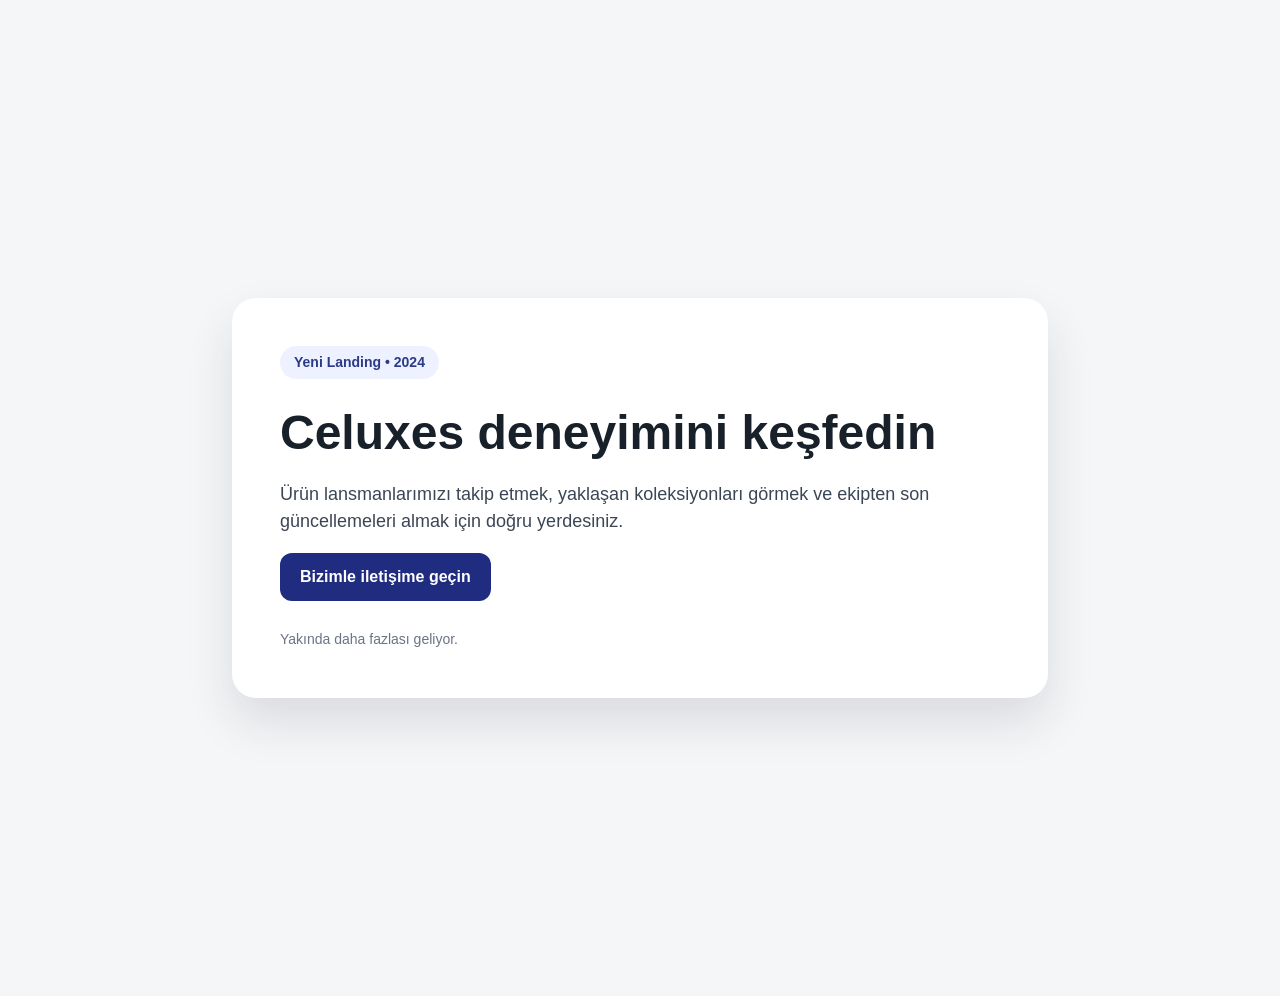
==== index.html @ 67da1a25 "Add root landing index" ====
<!doctype html>
<html lang="tr">
  <head>
    <meta charset="utf-8" />
    <meta name="viewport" content="width=device-width, initial-scale=1" />
    <title>Celuxes Landing</title>
    <style>
      :root {
        color-scheme: light;
        font-family: "Segoe UI", Tahoma, Geneva, Verdana, sans-serif;
        line-height: 1.5;
        background: #f5f6f8;
        color: #18202a;
      }
      body {
        margin: 0;
      }
      .hero {
        min-height: 100vh;
        display: grid;
        place-items: center;
        padding: 48px 24px;
      }
      .card {
        max-width: 720px;
        background: #ffffff;
        border-radius: 24px;
        padding: 48px;
        box-shadow: 0 24px 48px rgba(24, 32, 42, 0.12);
      }
      .pill {
        display: inline-flex;
        align-items: center;
        gap: 8px;
        padding: 6px 14px;
        border-radius: 999px;
        background: #eef1ff;
        color: #2c3b87;
        font-weight: 600;
        font-size: 14px;
      }
      h1 {
        margin: 18px 0 12px;
        font-size: clamp(32px, 5vw, 48px);
      }
      p {
        margin: 0 0 18px;
        font-size: 18px;
        color: #3b4655;
      }
      .cta {
        display: inline-flex;
        align-items: center;
        gap: 12px;
        padding: 12px 20px;
        border-radius: 12px;
        background: #202c7f;
        color: #ffffff;
        text-decoration: none;
        font-weight: 600;
      }
      .footer {
        margin-top: 28px;
        font-size: 14px;
        color: #6a7483;
      }
    </style>
  </head>
  <body>
    <main class="hero">
      <section class="card">
        <span class="pill">Yeni Landing • 2024</span>
        <h1>Celuxes deneyimini keşfedin</h1>
        <p>
          Ürün lansmanlarımızı takip etmek, yaklaşan koleksiyonları görmek ve
          ekipten son güncellemeleri almak için doğru yerdesiniz.
        </p>
        <a class="cta" href="mailto:hello@celuxes.com">Bizimle iletişime geçin</a>
        <div class="footer">Yakında daha fazlası geliyor.</div>
      </section>
    </main>
  </body>
</html>
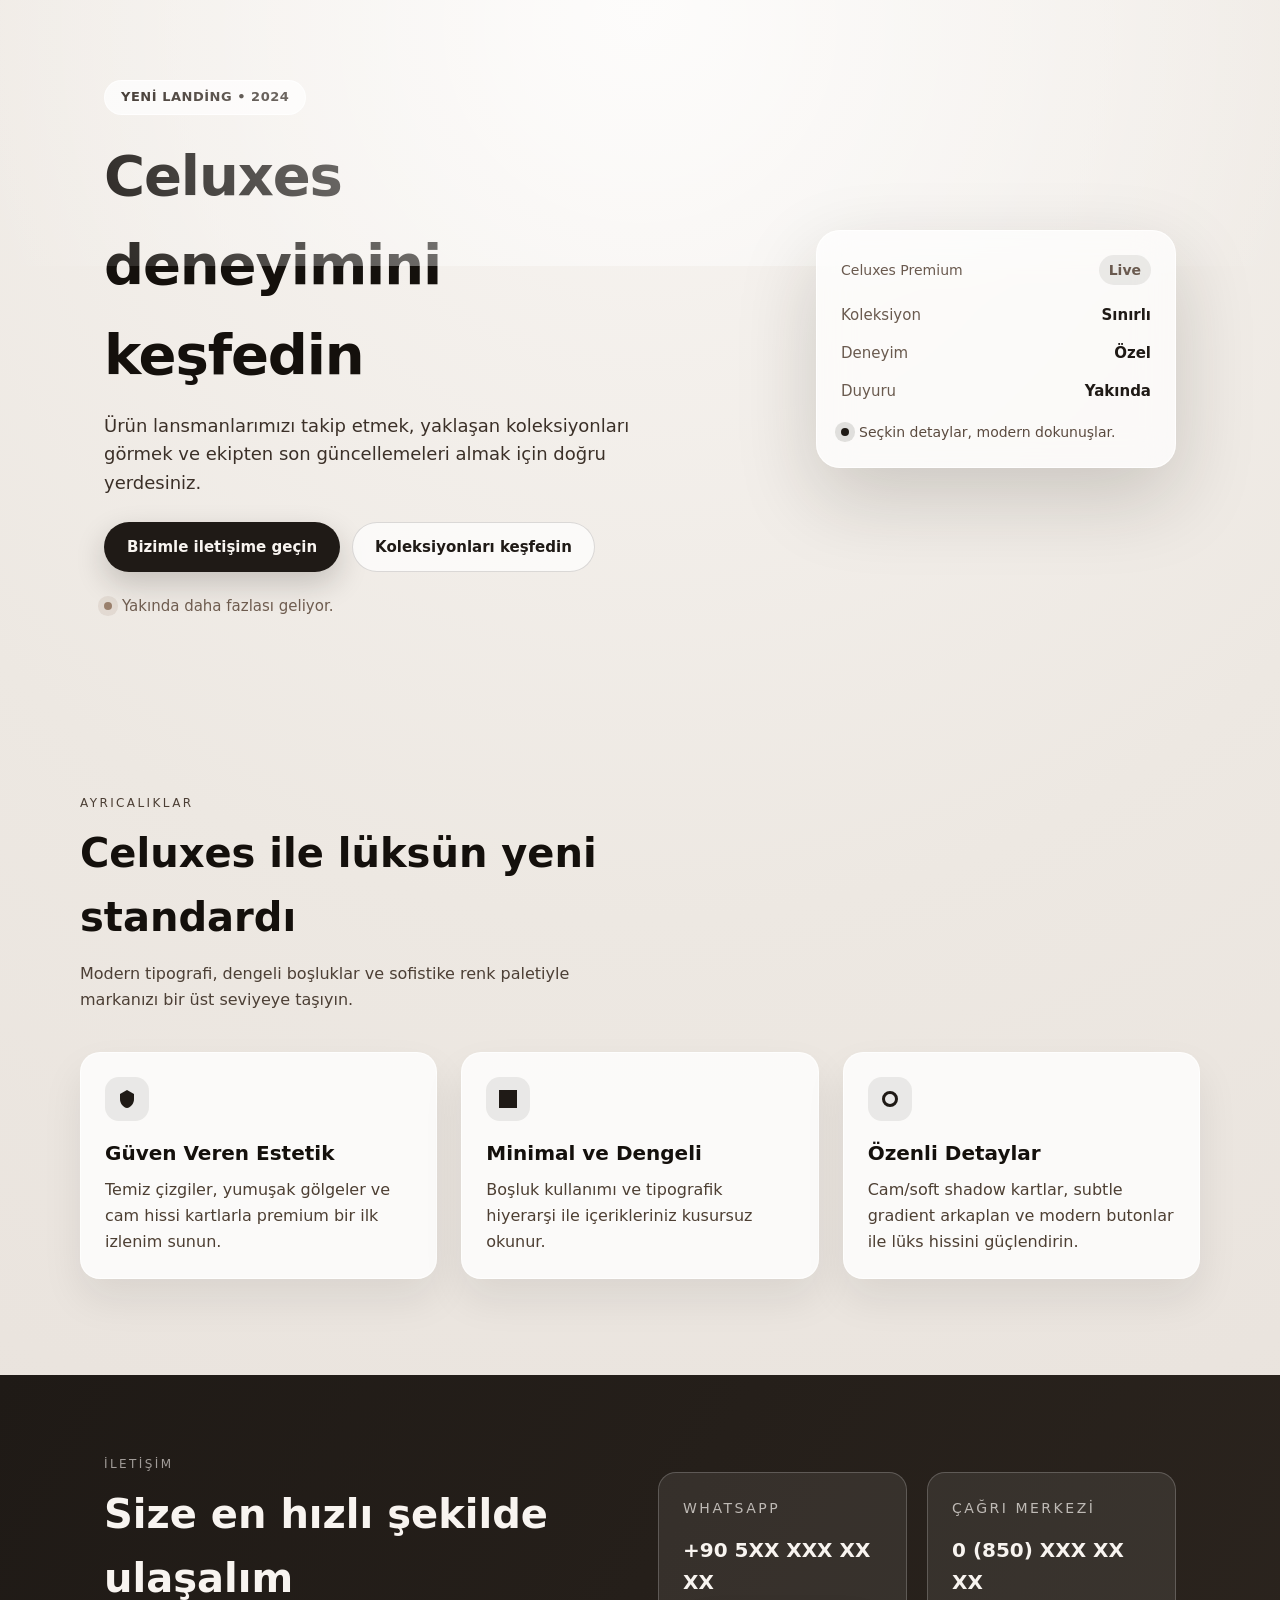
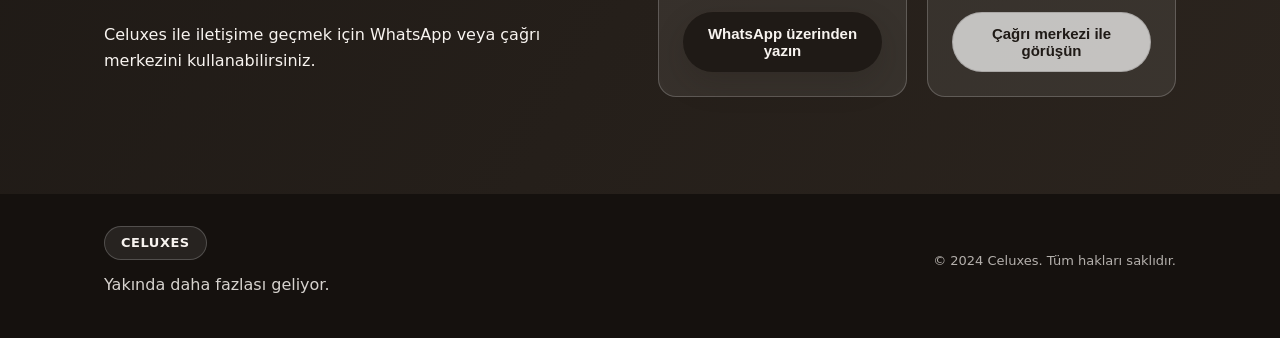
==== commit 21051fac: "Enhance landing page presentation" ====
--- a/index.html
+++ b/index.html
@@ -4,80 +4,177 @@
     <meta charset="utf-8" />
     <meta name="viewport" content="width=device-width, initial-scale=1" />
     <title>Celuxes Landing</title>
-    <style>
-      :root {
-        color-scheme: light;
-        font-family: "Segoe UI", Tahoma, Geneva, Verdana, sans-serif;
-        line-height: 1.5;
-        background: #f5f6f8;
-        color: #18202a;
-      }
-      body {
-        margin: 0;
-      }
-      .hero {
-        min-height: 100vh;
-        display: grid;
-        place-items: center;
-        padding: 48px 24px;
-      }
-      .card {
-        max-width: 720px;
-        background: #ffffff;
-        border-radius: 24px;
-        padding: 48px;
-        box-shadow: 0 24px 48px rgba(24, 32, 42, 0.12);
-      }
-      .pill {
-        display: inline-flex;
-        align-items: center;
-        gap: 8px;
-        padding: 6px 14px;
-        border-radius: 999px;
-        background: #eef1ff;
-        color: #2c3b87;
-        font-weight: 600;
-        font-size: 14px;
-      }
-      h1 {
-        margin: 18px 0 12px;
-        font-size: clamp(32px, 5vw, 48px);
-      }
-      p {
-        margin: 0 0 18px;
-        font-size: 18px;
-        color: #3b4655;
-      }
-      .cta {
-        display: inline-flex;
-        align-items: center;
-        gap: 12px;
-        padding: 12px 20px;
-        border-radius: 12px;
-        background: #202c7f;
-        color: #ffffff;
-        text-decoration: none;
-        font-weight: 600;
-      }
-      .footer {
-        margin-top: 28px;
-        font-size: 14px;
-        color: #6a7483;
-      }
-    </style>
+    <meta
+      name="description"
+      content="Celuxes deneyimini keşfedin. Ürün lansmanlarımızı takip etmek, yaklaşan koleksiyonları görmek ve ekipten son güncellemeleri almak için doğru yerdesiniz."
+    />
+    <meta property="og:title" content="Celuxes Landing" />
+    <meta
+      property="og:description"
+      content="Celuxes deneyimini keşfedin. Ürün lansmanlarımızı takip etmek, yaklaşan koleksiyonları görmek ve ekipten son güncellemeleri almak için doğru yerdesiniz."
+    />
+    <meta property="og:type" content="website" />
+    <meta property="og:image" content="assets/og-placeholder.svg" />
+    <link rel="stylesheet" href="assets/styles.css" />
   </head>
   <body>
-    <main class="hero">
-      <section class="card">
-        <span class="pill">Yeni Landing • 2024</span>
-        <h1>Celuxes deneyimini keşfedin</h1>
-        <p>
-          Ürün lansmanlarımızı takip etmek, yaklaşan koleksiyonları görmek ve
-          ekipten son güncellemeleri almak için doğru yerdesiniz.
-        </p>
-        <a class="cta" href="mailto:hello@celuxes.com">Bizimle iletişime geçin</a>
-        <div class="footer">Yakında daha fazlası geliyor.</div>
-      </section>
-    </main>
+    <div class="page">
+      <header class="hero">
+        <div class="hero__glow" aria-hidden="true"></div>
+        <div class="container hero__content">
+          <div class="hero__text">
+            <span class="badge">Yeni Landing • 2024</span>
+            <h1>Celuxes deneyimini keşfedin</h1>
+            <p>
+              Ürün lansmanlarımızı takip etmek, yaklaşan koleksiyonları görmek ve
+              ekipten son güncellemeleri almak için doğru yerdesiniz.
+            </p>
+            <div class="hero__actions">
+              <a class="button button--primary" href="#" data-toast="yakinda"
+                >Bizimle iletişime geçin</a
+              >
+              <a class="button button--secondary" href="#" data-toast="yakinda"
+                >Koleksiyonları keşfedin</a
+              >
+            </div>
+            <div class="hero__note">
+              <span class="dot"></span>
+              Yakında daha fazlası geliyor.
+            </div>
+          </div>
+          <div class="hero__panel" aria-hidden="true">
+            <div class="glass-card">
+              <div class="glass-card__header">
+                <span>Celuxes Premium</span>
+                <span class="status">Live</span>
+              </div>
+              <div class="glass-card__body">
+                <div class="metric">
+                  <span class="metric__label">Koleksiyon</span>
+                  <strong class="metric__value">Sınırlı</strong>
+                </div>
+                <div class="metric">
+                  <span class="metric__label">Deneyim</span>
+                  <strong class="metric__value">Özel</strong>
+                </div>
+                <div class="metric">
+                  <span class="metric__label">Duyuru</span>
+                  <strong class="metric__value">Yakında</strong>
+                </div>
+              </div>
+              <div class="glass-card__footer">
+                <span class="pulse"></span>
+                Seçkin detaylar, modern dokunuşlar.
+              </div>
+            </div>
+          </div>
+        </div>
+      </header>
+
+      <main>
+        <section class="container benefits" aria-labelledby="benefits-title">
+          <div class="section-title">
+            <p class="eyebrow">Ayrıcalıklar</p>
+            <h2 id="benefits-title">Celuxes ile lüksün yeni standardı</h2>
+            <p>
+              Modern tipografi, dengeli boşluklar ve sofistike renk paletiyle
+              markanızı bir üst seviyeye taşıyın.
+            </p>
+          </div>
+          <div class="benefits__grid">
+            <article class="benefit-card">
+              <div class="icon">
+                <svg viewBox="0 0 24 24" aria-hidden="true">
+                  <path
+                    d="M12 3l7 4v5c0 4.418-3.134 8.418-7 9-3.866-.582-7-4.582-7-9V7l7-4z"
+                  />
+                </svg>
+              </div>
+              <h3>Güven Veren Estetik</h3>
+              <p>
+                Temiz çizgiler, yumuşak gölgeler ve cam hissi kartlarla premium
+                bir ilk izlenim sunun.
+              </p>
+            </article>
+            <article class="benefit-card">
+              <div class="icon">
+                <svg viewBox="0 0 24 24" aria-hidden="true">
+                  <path
+                    d="M6 6h12v12H6zM3 3h18v18H3z"
+                  />
+                </svg>
+              </div>
+              <h3>Minimal ve Dengeli</h3>
+              <p>
+                Boşluk kullanımı ve tipografik hiyerarşi ile içerikleriniz
+                kusursuz okunur.
+              </p>
+            </article>
+            <article class="benefit-card">
+              <div class="icon">
+                <svg viewBox="0 0 24 24" aria-hidden="true">
+                  <path
+                    d="M12 4a8 8 0 100 16 8 8 0 000-16zm0 3a5 5 0 110 10 5 5 0 010-10z"
+                  />
+                </svg>
+              </div>
+              <h3>Özenli Detaylar</h3>
+              <p>
+                Cam/soft shadow kartlar, subtle gradient arkaplan ve modern
+                butonlar ile lüks hissini güçlendirin.
+              </p>
+            </article>
+          </div>
+        </section>
+
+        <section class="contact" aria-labelledby="contact-title">
+          <div class="container contact__inner">
+            <div class="section-title section-title--light">
+              <p class="eyebrow">İletişim</p>
+              <h2 id="contact-title">Size en hızlı şekilde ulaşalım</h2>
+              <p>
+                Celuxes ile iletişime geçmek için WhatsApp veya çağrı merkezini
+                kullanabilirsiniz.
+              </p>
+            </div>
+            <div class="contact__cards">
+              <div class="contact-card">
+                <div class="contact-card__label">WhatsApp</div>
+                <strong class="contact-card__value">+90 5XX XXX XX XX</strong>
+                <button class="button button--primary" data-toast="yakinda">
+                  WhatsApp üzerinden yazın
+                </button>
+              </div>
+              <div class="contact-card">
+                <div class="contact-card__label">Çağrı Merkezi</div>
+                <strong class="contact-card__value">0 (850) XXX XX XX</strong>
+                <button class="button button--secondary" data-toast="yakinda">
+                  Çağrı merkezi ile görüşün
+                </button>
+              </div>
+            </div>
+          </div>
+        </section>
+      </main>
+
+      <footer class="footer">
+        <div class="container footer__inner">
+          <div class="footer__brand">
+            <span class="badge badge--ghost">Celuxes</span>
+            <p>Yakında daha fazlası geliyor.</p>
+          </div>
+          <div class="footer__meta">
+            <span>© 2024 Celuxes. Tüm hakları saklıdır.</span>
+          </div>
+        </div>
+      </footer>
+    </div>
+
+    <div class="toast" role="status" aria-live="polite" aria-hidden="true">
+      <span class="toast__icon" aria-hidden="true">✦</span>
+      <span>Yakında daha fazlası geliyor.</span>
+    </div>
+
+    <script src="assets/app.js"></script>
   </body>
 </html>
--- a/assets/styles.css
+++ b/assets/styles.css
@@ -0,0 +1,422 @@
+:root {
+  color-scheme: light;
+  font-family: "Plus Jakarta Sans", "Inter", "Segoe UI", system-ui, sans-serif;
+  line-height: 1.6;
+  background: #f6f4f2;
+  color: #14100c;
+  scroll-behavior: smooth;
+}
+
+*,
+*::before,
+*::after {
+  box-sizing: border-box;
+}
+
+body {
+  margin: 0;
+  min-height: 100%;
+  background: radial-gradient(circle at top, #f8f5f2 0%, #ede8e2 45%, #e7e0da 100%);
+}
+
+.page {
+  display: flex;
+  flex-direction: column;
+  min-height: 100vh;
+  gap: 0;
+}
+
+img {
+  max-width: 100%;
+  display: block;
+}
+
+.container {
+  width: min(1120px, 100%);
+  margin: 0 auto;
+  padding: 0 24px;
+}
+
+.badge {
+  display: inline-flex;
+  align-items: center;
+  gap: 8px;
+  padding: 6px 16px;
+  border-radius: 999px;
+  background: rgba(255, 255, 255, 0.7);
+  border: 1px solid rgba(255, 255, 255, 0.8);
+  color: #241a12;
+  font-weight: 600;
+  font-size: 13px;
+  letter-spacing: 0.04em;
+  text-transform: uppercase;
+}
+
+.badge--ghost {
+  background: rgba(255, 255, 255, 0.08);
+  border-color: rgba(255, 255, 255, 0.2);
+  color: #f8f4f0;
+}
+
+.hero {
+  position: relative;
+  padding: 80px 0 96px;
+  overflow: hidden;
+}
+
+.hero__glow {
+  position: absolute;
+  inset: -30% 0 auto;
+  height: 480px;
+  background: radial-gradient(circle at center, rgba(255, 255, 255, 0.7), rgba(255, 255, 255, 0));
+  pointer-events: none;
+}
+
+.hero__content {
+  display: grid;
+  gap: 40px;
+  align-items: center;
+}
+
+.hero__text h1 {
+  font-size: clamp(34px, 6vw, 56px);
+  margin: 16px 0 12px;
+  letter-spacing: -0.02em;
+}
+
+.hero__text p {
+  font-size: 18px;
+  margin: 0 0 24px;
+  color: #3b3028;
+}
+
+.hero__actions {
+  display: flex;
+  flex-wrap: wrap;
+  gap: 12px;
+  margin-bottom: 20px;
+}
+
+.hero__note {
+  display: inline-flex;
+  align-items: center;
+  gap: 10px;
+  font-size: 15px;
+  color: #6e5c4f;
+}
+
+.dot {
+  width: 8px;
+  height: 8px;
+  border-radius: 50%;
+  background: #9a806c;
+  box-shadow: 0 0 0 6px rgba(154, 128, 108, 0.15);
+}
+
+.button {
+  display: inline-flex;
+  align-items: center;
+  justify-content: center;
+  gap: 8px;
+  padding: 12px 22px;
+  border-radius: 999px;
+  font-weight: 600;
+  text-decoration: none;
+  border: 1px solid transparent;
+  transition: transform 0.2s ease, box-shadow 0.2s ease, background 0.2s ease,
+    border-color 0.2s ease;
+  cursor: pointer;
+  font-size: 15px;
+}
+
+.button:focus-visible {
+  outline: 3px solid #b18a5f;
+  outline-offset: 3px;
+}
+
+.button--primary {
+  background: #1f1a16;
+  color: #f8f4f0;
+  box-shadow: 0 12px 30px rgba(31, 26, 22, 0.2);
+}
+
+.button--primary:hover {
+  transform: translateY(-1px);
+  box-shadow: 0 16px 32px rgba(31, 26, 22, 0.24);
+}
+
+.button--secondary {
+  background: rgba(255, 255, 255, 0.7);
+  color: #1f1a16;
+  border-color: rgba(31, 26, 22, 0.15);
+}
+
+.button--secondary:hover {
+  transform: translateY(-1px);
+  border-color: rgba(31, 26, 22, 0.3);
+}
+
+.hero__panel {
+  display: flex;
+  justify-content: flex-end;
+}
+
+.glass-card {
+  width: min(360px, 100%);
+  border-radius: 24px;
+  padding: 24px;
+  background: rgba(255, 255, 255, 0.7);
+  border: 1px solid rgba(255, 255, 255, 0.8);
+  backdrop-filter: blur(18px);
+  box-shadow: 0 30px 80px rgba(34, 26, 18, 0.18);
+}
+
+.glass-card__header {
+  display: flex;
+  justify-content: space-between;
+  align-items: center;
+  font-size: 14px;
+  color: #6a5a4f;
+  margin-bottom: 18px;
+}
+
+.status {
+  padding: 4px 10px;
+  border-radius: 999px;
+  background: rgba(31, 26, 22, 0.08);
+  font-weight: 600;
+}
+
+.glass-card__body {
+  display: grid;
+  gap: 14px;
+  margin-bottom: 18px;
+}
+
+.metric {
+  display: flex;
+  justify-content: space-between;
+  font-size: 15px;
+  color: #6a5a4f;
+}
+
+.metric__value {
+  color: #1f1a16;
+}
+
+.glass-card__footer {
+  display: flex;
+  align-items: center;
+  gap: 10px;
+  font-size: 14px;
+  color: #5a4a3f;
+}
+
+.pulse {
+  width: 8px;
+  height: 8px;
+  border-radius: 50%;
+  background: #1f1a16;
+  box-shadow: 0 0 0 6px rgba(31, 26, 22, 0.12);
+}
+
+.benefits {
+  padding: 80px 0 96px;
+}
+
+.section-title {
+  max-width: 560px;
+  margin-bottom: 40px;
+}
+
+.section-title h2 {
+  font-size: clamp(28px, 4vw, 40px);
+  margin: 8px 0 12px;
+}
+
+.section-title p {
+  margin: 0;
+  color: #4c3f35;
+}
+
+.eyebrow {
+  text-transform: uppercase;
+  letter-spacing: 0.2em;
+  font-size: 12px;
+  color: #9a806c;
+  margin: 0;
+}
+
+.benefits__grid {
+  display: grid;
+  gap: 24px;
+}
+
+.benefit-card {
+  background: rgba(255, 255, 255, 0.8);
+  border-radius: 20px;
+  padding: 24px;
+  border: 1px solid rgba(255, 255, 255, 0.7);
+  box-shadow: 0 20px 40px rgba(31, 26, 22, 0.08);
+}
+
+.benefit-card h3 {
+  margin: 16px 0 8px;
+  font-size: 20px;
+}
+
+.benefit-card p {
+  margin: 0;
+  color: #4d3f33;
+}
+
+.icon {
+  width: 44px;
+  height: 44px;
+  border-radius: 14px;
+  display: grid;
+  place-items: center;
+  background: rgba(31, 26, 22, 0.08);
+  color: #1f1a16;
+}
+
+.icon svg {
+  width: 24px;
+  height: 24px;
+  fill: currentColor;
+}
+
+.contact {
+  padding: 80px 0;
+  background: linear-gradient(120deg, #1f1a16 0%, #2b241e 100%);
+  color: #f8f4f0;
+}
+
+.contact__inner {
+  display: grid;
+  gap: 36px;
+}
+
+.section-title--light p,
+.section-title--light h2 {
+  color: #f8f4f0;
+}
+
+.section-title--light .eyebrow {
+  color: rgba(248, 244, 240, 0.6);
+}
+
+.contact__cards {
+  display: grid;
+  gap: 20px;
+}
+
+.contact-card {
+  background: rgba(255, 255, 255, 0.08);
+  border-radius: 18px;
+  padding: 24px;
+  border: 1px solid rgba(255, 255, 255, 0.2);
+  display: grid;
+  gap: 14px;
+}
+
+.contact-card__label {
+  font-size: 14px;
+  color: rgba(248, 244, 240, 0.7);
+  text-transform: uppercase;
+  letter-spacing: 0.18em;
+}
+
+.contact-card__value {
+  font-size: 20px;
+}
+
+.footer {
+  background: #15110e;
+  color: rgba(248, 244, 240, 0.7);
+  padding: 32px 0 40px;
+}
+
+.footer__inner {
+  display: flex;
+  flex-direction: column;
+  gap: 18px;
+}
+
+.footer__brand p {
+  margin: 12px 0 0;
+  color: rgba(248, 244, 240, 0.85);
+}
+
+.footer__meta {
+  font-size: 13px;
+}
+
+.toast {
+  position: fixed;
+  bottom: 24px;
+  right: 24px;
+  display: inline-flex;
+  align-items: center;
+  gap: 10px;
+  padding: 12px 16px;
+  border-radius: 999px;
+  background: rgba(31, 26, 22, 0.92);
+  color: #f8f4f0;
+  box-shadow: 0 20px 40px rgba(31, 26, 22, 0.3);
+  opacity: 0;
+  pointer-events: none;
+  transform: translateY(10px);
+  transition: opacity 0.3s ease, transform 0.3s ease;
+}
+
+.toast.is-visible {
+  opacity: 1;
+  pointer-events: auto;
+  transform: translateY(0);
+}
+
+.toast__icon {
+  font-size: 16px;
+}
+
+@media (min-width: 768px) {
+  .hero__content {
+    grid-template-columns: minmax(0, 1.1fr) minmax(0, 0.9fr);
+  }
+
+  .benefits__grid {
+    grid-template-columns: repeat(3, minmax(0, 1fr));
+  }
+
+  .contact__inner {
+    grid-template-columns: minmax(0, 1fr) minmax(0, 1fr);
+    align-items: center;
+  }
+
+  .contact__cards {
+    grid-template-columns: repeat(2, minmax(0, 1fr));
+  }
+
+  .footer__inner {
+    flex-direction: row;
+    justify-content: space-between;
+    align-items: center;
+  }
+}
+
+@media (max-width: 480px) {
+  .hero {
+    padding-top: 64px;
+  }
+
+  .button {
+    width: 100%;
+  }
+
+  .toast {
+    right: 16px;
+    left: 16px;
+    justify-content: center;
+  }
+}
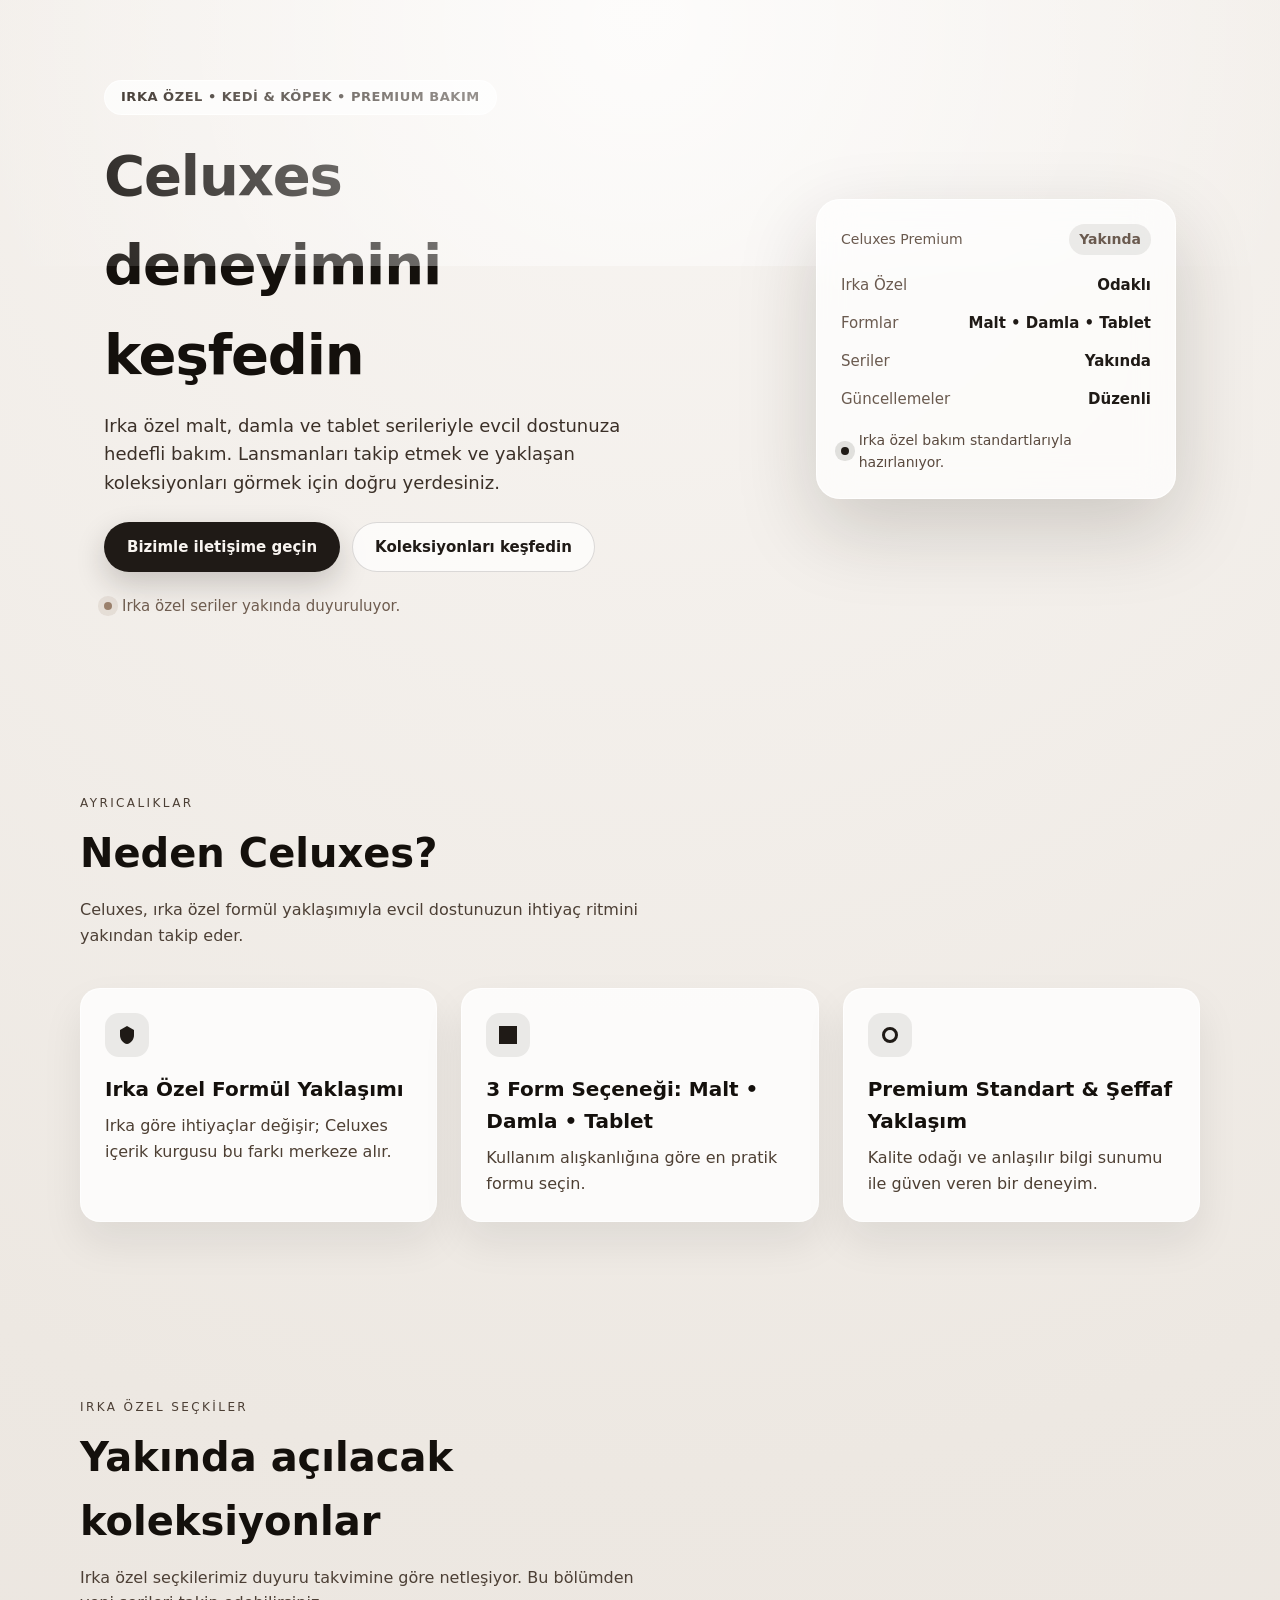
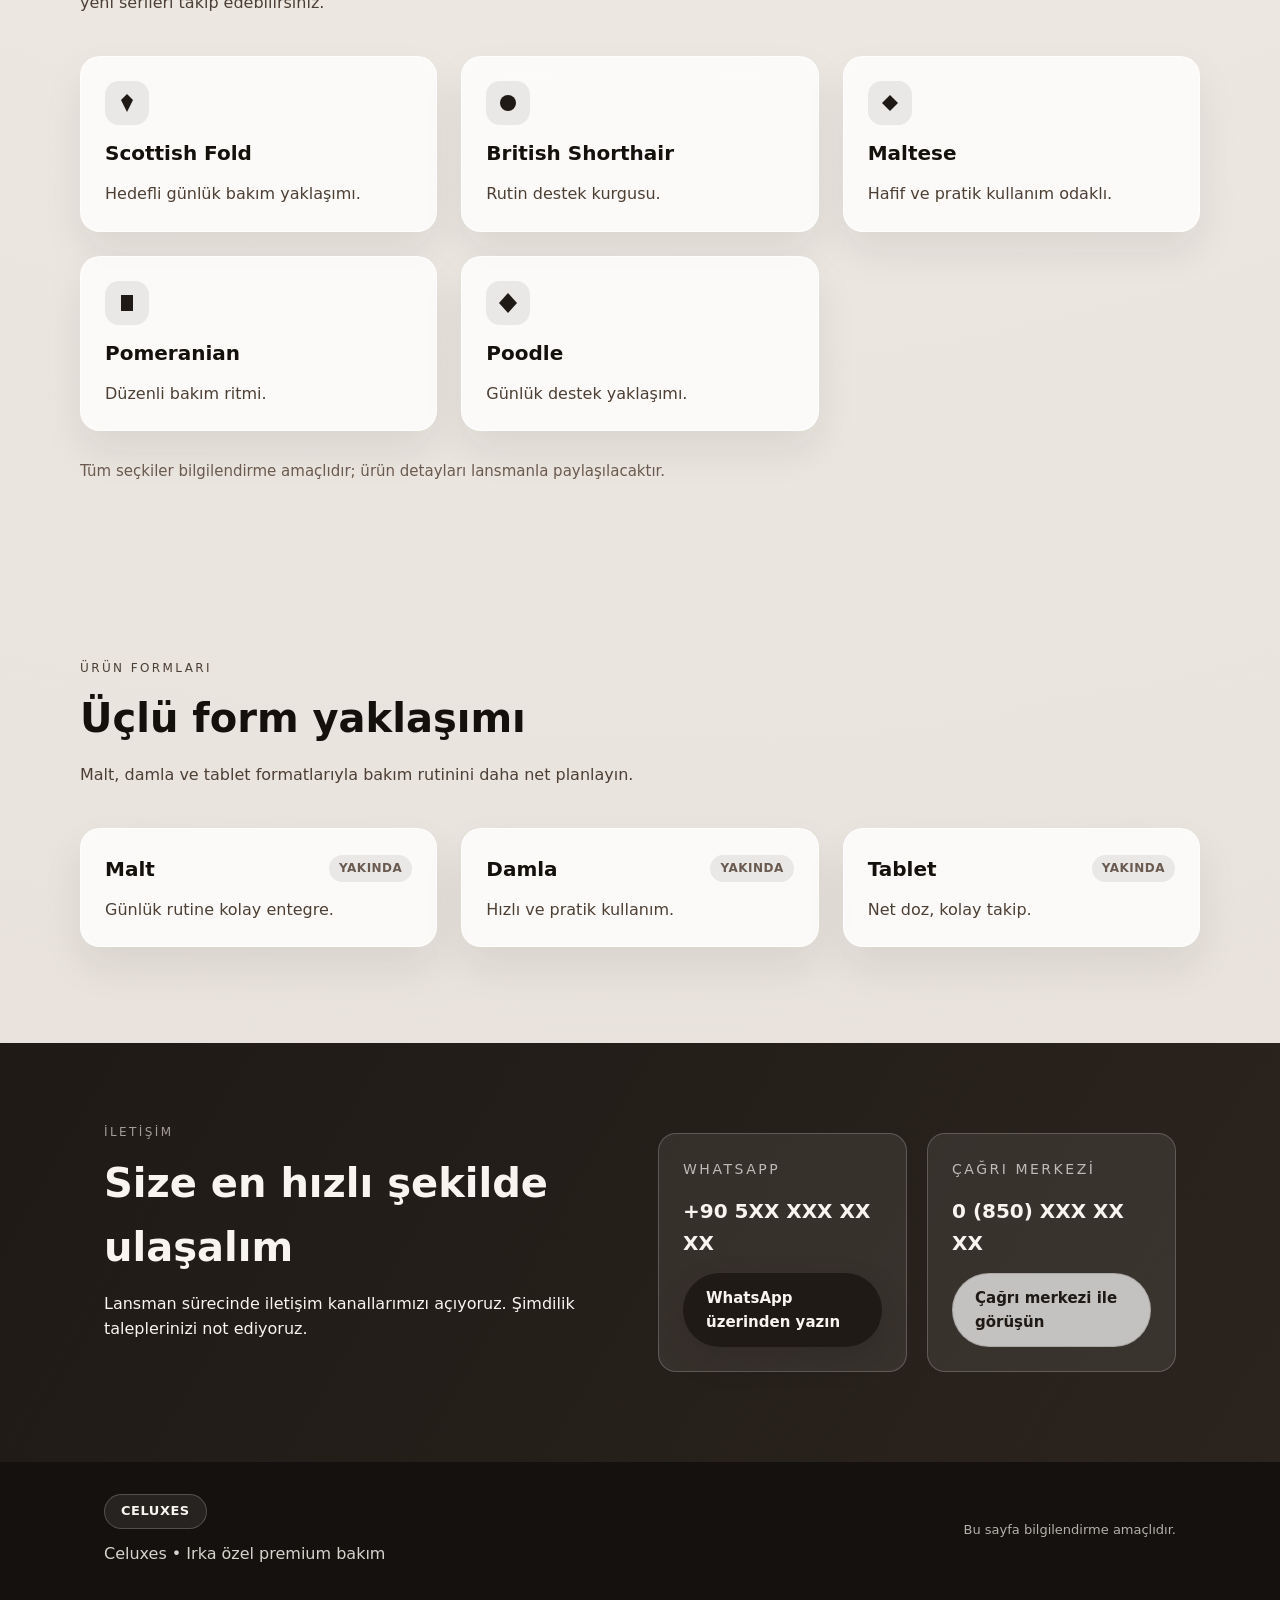
==== commit 81e55424: "Update Celuxes landing content and sections" ====
--- a/index.html
+++ b/index.html
@@ -3,18 +3,24 @@
   <head>
     <meta charset="utf-8" />
     <meta name="viewport" content="width=device-width, initial-scale=1" />
-    <title>Celuxes Landing</title>
+    <title>Celuxes | Irka Özel Malt • Damla • Tablet</title>
     <meta
       name="description"
-      content="Celuxes deneyimini keşfedin. Ürün lansmanlarımızı takip etmek, yaklaşan koleksiyonları görmek ve ekipten son güncellemeleri almak için doğru yerdesiniz."
+      content="Celuxes, ırka özel malt, damla ve tablet serileriyle kedi ve köpeklere hedefli bakım sunar. Lansmanları takip edin, koleksiyonları keşfedin."
     />
-    <meta property="og:title" content="Celuxes Landing" />
+    <meta property="og:title" content="Celuxes | Irka Özel Malt • Damla • Tablet" />
     <meta
       property="og:description"
-      content="Celuxes deneyimini keşfedin. Ürün lansmanlarımızı takip etmek, yaklaşan koleksiyonları görmek ve ekipten son güncellemeleri almak için doğru yerdesiniz."
+      content="Celuxes, ırka özel malt, damla ve tablet serileriyle kedi ve köpeklere hedefli bakım sunar. Lansmanları takip edin, koleksiyonları keşfedin."
     />
     <meta property="og:type" content="website" />
     <meta property="og:image" content="assets/og-placeholder.svg" />
+    <meta name="twitter:card" content="summary_large_image" />
+    <meta name="twitter:title" content="Celuxes | Irka Özel Malt • Damla • Tablet" />
+    <meta
+      name="twitter:description"
+      content="Celuxes, ırka özel malt, damla ve tablet serileriyle kedi ve köpeklere hedefli bakım sunar. Lansmanları takip edin, koleksiyonları keşfedin."
+    />
     <link rel="stylesheet" href="assets/styles.css" />
   </head>
   <body>
@@ -23,48 +29,59 @@
         <div class="hero__glow" aria-hidden="true"></div>
         <div class="container hero__content">
           <div class="hero__text">
-            <span class="badge">Yeni Landing • 2024</span>
+            <span class="badge">IRKA ÖZEL • KEDİ & KÖPEK • PREMIUM BAKIM</span>
             <h1>Celuxes deneyimini keşfedin</h1>
             <p>
-              Ürün lansmanlarımızı takip etmek, yaklaşan koleksiyonları görmek ve
-              ekipten son güncellemeleri almak için doğru yerdesiniz.
+              Irka özel malt, damla ve tablet serileriyle evcil dostunuza
+              hedefli bakım. Lansmanları takip etmek ve yaklaşan koleksiyonları
+              görmek için doğru yerdesiniz.
             </p>
             <div class="hero__actions">
-              <a class="button button--primary" href="#" data-toast="yakinda"
+              <a
+                class="button button--primary"
+                href="#contact"
+                aria-label="İletişim bölümüne git"
                 >Bizimle iletişime geçin</a
               >
-              <a class="button button--secondary" href="#" data-toast="yakinda"
+              <a
+                class="button button--secondary"
+                href="#collections"
+                aria-label="Irka özel seçkiler bölümüne git"
                 >Koleksiyonları keşfedin</a
               >
             </div>
             <div class="hero__note">
               <span class="dot"></span>
-              Yakında daha fazlası geliyor.
+              Irka özel seriler yakında duyuruluyor.
             </div>
           </div>
           <div class="hero__panel" aria-hidden="true">
             <div class="glass-card">
               <div class="glass-card__header">
                 <span>Celuxes Premium</span>
-                <span class="status">Live</span>
+                <span class="status">Yakında</span>
               </div>
               <div class="glass-card__body">
                 <div class="metric">
-                  <span class="metric__label">Koleksiyon</span>
-                  <strong class="metric__value">Sınırlı</strong>
+                  <span class="metric__label">Irka Özel</span>
+                  <strong class="metric__value">Odaklı</strong>
                 </div>
                 <div class="metric">
-                  <span class="metric__label">Deneyim</span>
-                  <strong class="metric__value">Özel</strong>
+                  <span class="metric__label">Formlar</span>
+                  <strong class="metric__value">Malt • Damla • Tablet</strong>
                 </div>
                 <div class="metric">
-                  <span class="metric__label">Duyuru</span>
+                  <span class="metric__label">Seriler</span>
                   <strong class="metric__value">Yakında</strong>
                 </div>
+                <div class="metric">
+                  <span class="metric__label">Güncellemeler</span>
+                  <strong class="metric__value">Düzenli</strong>
+                </div>
               </div>
               <div class="glass-card__footer">
                 <span class="pulse"></span>
-                Seçkin detaylar, modern dokunuşlar.
+                Irka özel bakım standartlarıyla hazırlanıyor.
               </div>
             </div>
           </div>
@@ -75,10 +92,10 @@
         <section class="container benefits" aria-labelledby="benefits-title">
           <div class="section-title">
             <p class="eyebrow">Ayrıcalıklar</p>
-            <h2 id="benefits-title">Celuxes ile lüksün yeni standardı</h2>
+            <h2 id="benefits-title">Neden Celuxes?</h2>
             <p>
-              Modern tipografi, dengeli boşluklar ve sofistike renk paletiyle
-              markanızı bir üst seviyeye taşıyın.
+              Celuxes, ırka özel formül yaklaşımıyla evcil dostunuzun ihtiyaç
+              ritmini yakından takip eder.
             </p>
           </div>
           <div class="benefits__grid">
@@ -90,10 +107,10 @@
                   />
                 </svg>
               </div>
-              <h3>Güven Veren Estetik</h3>
+              <h3>Irka Özel Formül Yaklaşımı</h3>
               <p>
-                Temiz çizgiler, yumuşak gölgeler ve cam hissi kartlarla premium
-                bir ilk izlenim sunun.
+                Irka göre ihtiyaçlar değişir; Celuxes içerik kurgusu bu farkı
+                merkeze alır.
               </p>
             </article>
             <article class="benefit-card">
@@ -104,11 +121,8 @@
                   />
                 </svg>
               </div>
-              <h3>Minimal ve Dengeli</h3>
-              <p>
-                Boşluk kullanımı ve tipografik hiyerarşi ile içerikleriniz
-                kusursuz okunur.
-              </p>
+              <h3>3 Form Seçeneği: Malt • Damla • Tablet</h3>
+              <p>Kullanım alışkanlığına göre en pratik formu seçin.</p>
             </article>
             <article class="benefit-card">
               <div class="icon">
@@ -118,39 +132,149 @@
                   />
                 </svg>
               </div>
-              <h3>Özenli Detaylar</h3>
+              <h3>Premium Standart &amp; Şeffaf Yaklaşım</h3>
               <p>
-                Cam/soft shadow kartlar, subtle gradient arkaplan ve modern
-                butonlar ile lüks hissini güçlendirin.
+                Kalite odağı ve anlaşılır bilgi sunumu ile güven veren bir
+                deneyim.
               </p>
             </article>
           </div>
         </section>
 
-        <section class="contact" aria-labelledby="contact-title">
+        <section
+          class="container collections"
+          id="collections"
+          aria-labelledby="collections-title"
+        >
+          <div class="section-title">
+            <p class="eyebrow">Irka Özel Seçkiler</p>
+            <h2 id="collections-title">Yakında açılacak koleksiyonlar</h2>
+            <p>
+              Irka özel seçkilerimiz duyuru takvimine göre netleşiyor. Bu
+              bölümden yeni serileri takip edebilirsiniz.
+            </p>
+          </div>
+          <div class="collections__grid">
+            <article class="collection-card">
+              <div class="icon">
+                <svg viewBox="0 0 24 24" aria-hidden="true">
+                  <path d="M12 3l6 6-6 12-6-12 6-6z" />
+                </svg>
+              </div>
+              <h3>Scottish Fold</h3>
+              <p>Hedefli günlük bakım yaklaşımı.</p>
+            </article>
+            <article class="collection-card">
+              <div class="icon">
+                <svg viewBox="0 0 24 24" aria-hidden="true">
+                  <path d="M4 12a8 8 0 0116 0 8 8 0 01-16 0z" />
+                </svg>
+              </div>
+              <h3>British Shorthair</h3>
+              <p>Rutin destek kurgusu.</p>
+            </article>
+            <article class="collection-card">
+              <div class="icon">
+                <svg viewBox="0 0 24 24" aria-hidden="true">
+                  <path d="M12 4l8 8-8 8-8-8 8-8z" />
+                </svg>
+              </div>
+              <h3>Maltese</h3>
+              <p>Hafif ve pratik kullanım odaklı.</p>
+            </article>
+            <article class="collection-card">
+              <div class="icon">
+                <svg viewBox="0 0 24 24" aria-hidden="true">
+                  <path d="M6 4h12v16H6z" />
+                </svg>
+              </div>
+              <h3>Pomeranian</h3>
+              <p>Düzenli bakım ritmi.</p>
+            </article>
+            <article class="collection-card">
+              <div class="icon">
+                <svg viewBox="0 0 24 24" aria-hidden="true">
+                  <path d="M12 2l9 10-9 10-9-10L12 2z" />
+                </svg>
+              </div>
+              <h3>Poodle</h3>
+              <p>Günlük destek yaklaşımı.</p>
+            </article>
+          </div>
+          <p class="collections__note">
+            Tüm seçkiler bilgilendirme amaçlıdır; ürün detayları lansmanla
+            paylaşılacaktır.
+          </p>
+        </section>
+
+        <section class="container forms" id="forms" aria-labelledby="forms-title">
+          <div class="section-title">
+            <p class="eyebrow">Ürün Formları</p>
+            <h2 id="forms-title">Üçlü form yaklaşımı</h2>
+            <p>
+              Malt, damla ve tablet formatlarıyla bakım rutinini daha net
+              planlayın.
+            </p>
+          </div>
+          <div class="forms__grid">
+            <article class="form-card">
+              <div class="form-card__header">
+                <h3>Malt</h3>
+                <span class="tag">Yakında</span>
+              </div>
+              <p>Günlük rutine kolay entegre.</p>
+            </article>
+            <article class="form-card">
+              <div class="form-card__header">
+                <h3>Damla</h3>
+                <span class="tag">Yakında</span>
+              </div>
+              <p>Hızlı ve pratik kullanım.</p>
+            </article>
+            <article class="form-card">
+              <div class="form-card__header">
+                <h3>Tablet</h3>
+                <span class="tag">Yakında</span>
+              </div>
+              <p>Net doz, kolay takip.</p>
+            </article>
+          </div>
+        </section>
+
+        <section class="contact" id="contact" aria-labelledby="contact-title">
           <div class="container contact__inner">
             <div class="section-title section-title--light">
               <p class="eyebrow">İletişim</p>
               <h2 id="contact-title">Size en hızlı şekilde ulaşalım</h2>
               <p>
-                Celuxes ile iletişime geçmek için WhatsApp veya çağrı merkezini
-                kullanabilirsiniz.
+                Lansman sürecinde iletişim kanallarımızı açıyoruz. Şimdilik
+                taleplerinizi not ediyoruz.
               </p>
             </div>
             <div class="contact__cards">
               <div class="contact-card">
                 <div class="contact-card__label">WhatsApp</div>
                 <strong class="contact-card__value">+90 5XX XXX XX XX</strong>
-                <button class="button button--primary" data-toast="yakinda">
+                <a
+                  class="button button--primary"
+                  href="#"
+                  data-toast="yakinda"
+                  aria-label="WhatsApp iletişim hattı yakında"
+                >
                   WhatsApp üzerinden yazın
-                </button>
+                </a>
               </div>
               <div class="contact-card">
                 <div class="contact-card__label">Çağrı Merkezi</div>
                 <strong class="contact-card__value">0 (850) XXX XX XX</strong>
-                <button class="button button--secondary" data-toast="yakinda">
+                <a
+                  class="button button--secondary"
+                  href="#"
+                  data-toast="yakinda"
+                  aria-label="Çağrı merkezi hattı yakında"
+                >
                   Çağrı merkezi ile görüşün
-                </button>
+                </a>
               </div>
             </div>
           </div>
@@ -161,10 +285,10 @@
         <div class="container footer__inner">
           <div class="footer__brand">
             <span class="badge badge--ghost">Celuxes</span>
-            <p>Yakında daha fazlası geliyor.</p>
+            <p>Celuxes • Irka özel premium bakım</p>
           </div>
           <div class="footer__meta">
-            <span>© 2024 Celuxes. Tüm hakları saklıdır.</span>
+            <span>Bu sayfa bilgilendirme amaçlıdır.</span>
           </div>
         </div>
       </footer>
@@ -172,7 +296,9 @@
 
     <div class="toast" role="status" aria-live="polite" aria-hidden="true">
       <span class="toast__icon" aria-hidden="true">✦</span>
-      <span>Yakında daha fazlası geliyor.</span>
+      <span>
+        İletişim hattımız yakında aktif. Şimdilik e-posta ile ulaşabilirsiniz.
+      </span>
     </div>
 
     <script src="assets/app.js"></script>
--- a/assets/styles.css
+++ b/assets/styles.css
@@ -198,6 +198,8 @@
   justify-content: space-between;
   font-size: 15px;
   color: #6a5a4f;
+  flex-wrap: wrap;
+  gap: 8px;
 }
 
 .metric__value {
@@ -224,6 +226,11 @@
   padding: 80px 0 96px;
 }
 
+.collections,
+.forms {
+  padding: 80px 0 96px;
+}
+
 .section-title {
   max-width: 560px;
   margin-bottom: 40px;
@@ -260,14 +267,69 @@
   box-shadow: 0 20px 40px rgba(31, 26, 22, 0.08);
 }
 
+.collection-card,
+.form-card {
+  background: rgba(255, 255, 255, 0.8);
+  border-radius: 20px;
+  padding: 24px;
+  border: 1px solid rgba(255, 255, 255, 0.7);
+  box-shadow: 0 20px 40px rgba(31, 26, 22, 0.08);
+  display: grid;
+  gap: 12px;
+}
+
 .benefit-card h3 {
   margin: 16px 0 8px;
   font-size: 20px;
 }
 
+.collection-card h3,
+.form-card h3 {
+  margin: 0;
+  font-size: 20px;
+}
+
 .benefit-card p {
   margin: 0;
   color: #4d3f33;
+}
+
+.collection-card p,
+.form-card p {
+  margin: 0;
+  color: #4d3f33;
+}
+
+.collections__grid,
+.forms__grid {
+  display: grid;
+  gap: 24px;
+}
+
+.collections__note {
+  margin: 28px 0 0;
+  color: #6a5a4f;
+  font-size: 15px;
+}
+
+.form-card__header {
+  display: flex;
+  align-items: center;
+  justify-content: space-between;
+  gap: 12px;
+}
+
+.tag {
+  display: inline-flex;
+  align-items: center;
+  padding: 4px 10px;
+  border-radius: 999px;
+  background: rgba(31, 26, 22, 0.08);
+  font-size: 12px;
+  font-weight: 600;
+  letter-spacing: 0.04em;
+  text-transform: uppercase;
+  color: #6a5a4f;
 }
 
 .icon {
@@ -389,6 +451,14 @@
     grid-template-columns: repeat(3, minmax(0, 1fr));
   }
 
+  .collections__grid {
+    grid-template-columns: repeat(3, minmax(0, 1fr));
+  }
+
+  .forms__grid {
+    grid-template-columns: repeat(3, minmax(0, 1fr));
+  }
+
   .contact__inner {
     grid-template-columns: minmax(0, 1fr) minmax(0, 1fr);
     align-items: center;
